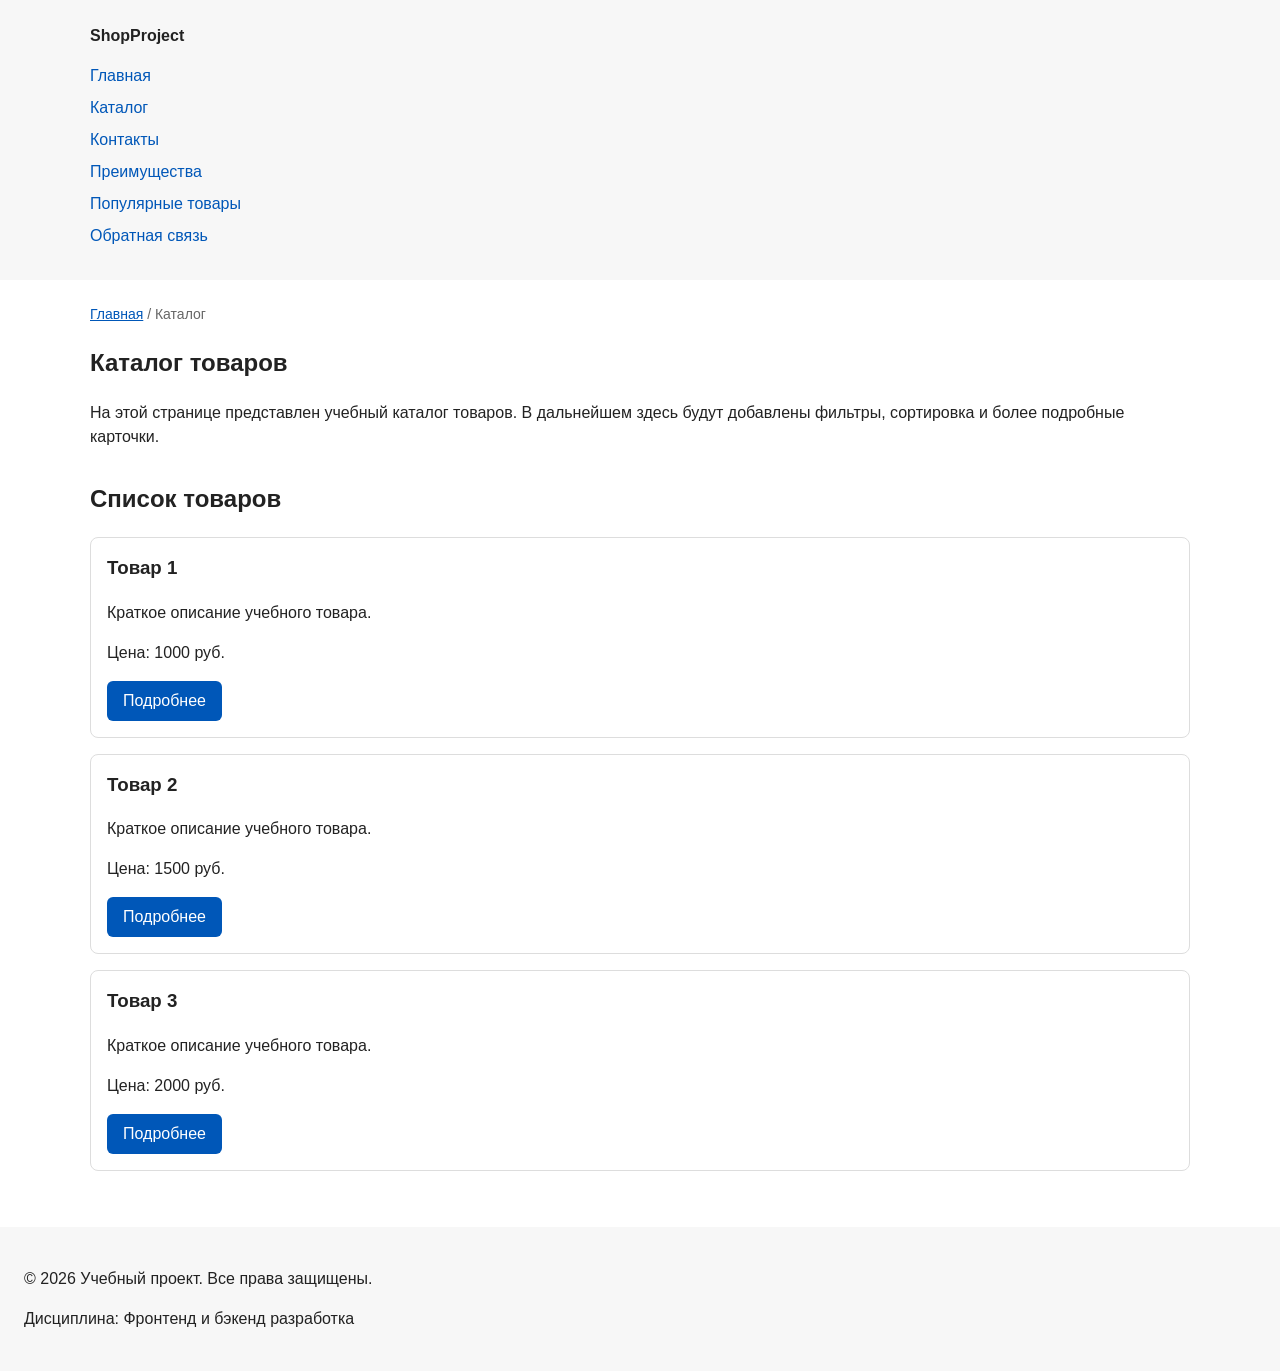
==== catalog.html @ 29675ad8 "feat: add multi-page structure navigation and anchors" ====
<!DOCTYPE html>
<html lang="ru">
<head>
  <meta charset="UTF-8">
  <meta name="viewport" content="width=device-width, initial-scale=1.0">
  <meta name="description" content="Каталог товаров учебного интернет-магазина.">
  <meta property="og:type" content="website">
  <meta property="og:title" content="Учебный интернет-магазин">
  <meta property="og:description" content="Учебный frontend-проект интернет-магазина.">
  <meta property="og:image" content="https://z1dus.github.io/kr1-html-css-shop/images/preview.jpg">
  <title>Каталог товаров — Учебный интернет-магазин</title>
  <link rel="stylesheet" href="css/style.css">
</head>
<body>
  <header>
    <div class="site-header">
      <a class="site-logo" href="index.html">ShopProject</a>

      <nav class="site-nav" aria-label="Основная навигация">
        <ul class="site-nav__list">
          <li><a href="index.html">Главная</a></li>
          <li><a href="catalog.html">Каталог</a></li>
          <li><a href="contacts.html">Контакты</a></li>
          <li><a href="index.html#advantages">Преимущества</a></li>
          <li><a href="index.html#popular">Популярные товары</a></li>
          <li><a href="index.html#contacts">Обратная связь</a></li>
        </ul>
      </nav>
    </div>
  </header>

  <main>
    <nav class="breadcrumbs" aria-label="Хлебные крошки">
      <a href="index.html">Главная</a>
      <span>Каталог</span>
    </nav>

    <section class="section">
      <h1>Каталог товаров</h1>
      <p>
        На этой странице представлен учебный каталог товаров.
        В дальнейшем здесь будут добавлены фильтры, сортировка и более
        подробные карточки.
      </p>
    </section>

    <section class="section">
      <h2>Список товаров</h2>

      <article class="product-card">
        <h3>Товар 1</h3>
        <p>Краткое описание учебного товара.</p>
        <p>Цена: 1000 руб.</p>
        <a class="button" href="index.html#popular">Подробнее</a>
      </article>

      <article class="product-card">
        <h3>Товар 2</h3>
        <p>Краткое описание учебного товара.</p>
        <p>Цена: 1500 руб.</p>
        <a class="button" href="index.html#popular">Подробнее</a>
      </article>

      <article class="product-card">
        <h3>Товар 3</h3>
        <p>Краткое описание учебного товара.</p>
        <p>Цена: 2000 руб.</p>
        <a class="button" href="index.html#popular">Подробнее</a>
      </article>
    </section>
  </main>

  <footer>
    <p>&copy; 2026 Учебный проект. Все права защищены.</p>
    <p>Дисциплина: Фронтенд и бэкенд разработка</p>
  </footer>
</body>
</html>
---- css/style.css ----
/* ===============================
   1. Переменные проекта
   =============================== */

:root {
  /* Основные цвета проекта */
  --color-bg: #ffffff;
  --color-text: #222222;
  --color-muted: #666666;
  --color-primary: #0057b8;
  --color-primary-dark: #003f86;
  --color-border: #dddddd;
  --color-surface: #f7f7f7;
  --color-surface-accent: #eef5ff;
  --color-danger: #b00020;
  --color-success: #168a2f;
  --color-success-bg: #eefaf0;
  --color-white: #ffffff;

  /* Отступы */
  --space-xs: 4px;
  --space-sm: 8px;
  --space-md: 16px;
  --space-lg: 24px;
  --space-xl: 32px;

  /* Скругления */
  --radius-sm: 6px;
  --radius-md: 8px;
  --radius-lg: 12px;

  /* Размеры */
  --container-width: 1100px;
}


/* ===============================
   2. Базовые стили
   =============================== */

* {
  box-sizing: border-box;
}

body {
  margin: 0;
  font-family: Arial, sans-serif;
  line-height: 1.5;
  color: var(--color-text);
  background-color: var(--color-bg);
}


header,
main,
footer {
  padding: var(--space-lg);
}

header {
  background-color: var(--color-surface);
}

footer {
  background-color: var(--color-surface);
}

/* ===============================
   3. Общие элементы интерфейса
   =============================== */

a {
  color: var(--color-primary);
}

a:hover {
  color: var(--color-primary-dark);
}

a:focus-visible {
  outline: 2px solid var(--color-primary);
  outline-offset: 3px;
}

/*
  Ограничиваем ширину содержимого шапки,
  чтобы оно не растягивалось слишком сильно на широких экранах.
*/
.site-header {
  max-width: 1100px;
  margin: 0 auto;
}

/*
  Оформляем текстовый логотип.
*/
.site-logo {
  font-weight: bold;
  text-decoration: none;
  color: #222222
}

/*
  Убираем стандартные отступы и маркеры списка навигации.
*/
.site-nav__list {
  padding: 0;
  margin: 16px 0 0;
  list-style: none;
}

/*
  Добавляем расстояние между пунктами меню.
*/
.site-nav__list li {
  margin-bottom: 8px;
}

/*
  Оформляем ссылки меню.
*/
.site-nav__list a {
  color: #0057b8;
  text-decoration: none;
}

/*
  При наведении мыши подчёркиваем ссылку.
  Подробно состояния интерфейса будут рассмотрены в практической работе 1.7.
*/
.site-nav__list a:hover {
  text-decoration: underline;
}

/*
  Hero-блок — первый крупный блок страницы.
  Он визуально отделяется от остальных разделов фоном и отступами.
*/
/* ===============================
   4. Компоненты страницы
   =============================== */

.hero {
  max-width: var(--container-width);
  margin: 0 auto var(--space-xl);
  padding: var(--space-xl) var(--space-lg);
  background-color: var(--color-surface-accent);
  border-radius: var(--radius-lg);
}

.section {
  max-width: var(--container-width);
  margin: 0 auto var(--space-xl);
}

.section h2 {
  margin-top: 0;
}


/*
  Общий класс для разделов страницы.
*/
.section {
  max-width: 1100px;
  margin: 0 auto 32px;
}

/*
  Убираем лишний верхний отступ у заголовков разделов.
*/
.section h2 {
  margin-top: 0;
}

.product-card {
  margin-bottom: var(--space-md);
  padding: var(--space-md);
  border: 1px solid var(--color-border);
  border-radius: var(--radius-md);
  background-color: var(--color-bg);
}

.product-card:hover {
  border-color: var(--color-primary);
}

.product-card h3 {
  margin-top: 0;
}


.button {
  display: inline-block;
  padding: var(--space-sm) var(--space-md);
  color: var(--color-white);
  background-color: var(--color-primary);
  text-decoration: none;
  border: none;
  border-radius: var(--radius-sm);
  cursor: pointer;
}

.button:hover {
  background-color: var(--color-primary-dark);
}

.button:focus-visible {
  outline: 2px solid var(--color-primary);
  outline-offset: 3px;
}

.button:disabled {
  opacity: 0.6;
  cursor: not-allowed;
}


/*
  Дополнительный информационный блок.
*/
.aside-info {
  max-width: var(--container-width);
  margin: 0 auto var(--space-xl);
  padding: var(--space-md);
  border-left: 4px solid var(--color-primary);
  background-color: var(--color-surface);
}


/* ===============================
   5. Форма и модальное окно
   =============================== */

.order-dialog {
  width: min(100% - 32px, 560px);
  padding: var(--space-lg);
  border: none;
  border-radius: var(--radius-lg);
}

.order-dialog::backdrop {
  background-color: rgba(0, 0, 0, 0.5);
}


/*
  Поле формы.
  Каждый блок получает нижний отступ.
*/
.form-field {
  margin-bottom: var(--space-md);
}

.form-field label {
  display: block;
  margin-bottom: var(--space-xs);
}


.form-field input,
.form-field select,
.form-field textarea {
  width: 100%;
  padding: 10px 12px;
  border: 1px solid var(--color-border);
  border-radius: var(--radius-sm);
  font: inherit;
}


.form-field input[type="checkbox"] {
  width: auto;
}

.form-field small {
  display: block;
  margin-top: var(--space-xs);
  color: var(--color-muted);
}

.form-field input:hover,
.form-field select:hover,
.form-field textarea:hover {
  border-color: var(--color-primary);
}

.form-field input:focus-visible,
.form-field select:focus-visible,
.form-field textarea:focus-visible,
.form-actions button:focus-visible {
  outline: 2px solid var(--color-primary);
  outline-offset: 3px;
}

[aria-invalid="true"] {
  border-color: var(--color-danger);
}


/*
  Подсветка ошибочных полей.
  Атрибут aria-invalid будет добавляться через JavaScript.
*/
[aria-invalid="true"] {
  border-color: #b00020;
}

/*
  Кнопки формы.
*/
.form-actions {
  display: flex;
  gap: 12px;
  margin-top: 20px;
}

/*
  Сообщение об успешной отправке.
*/
.success-message {
  max-width: var(--container-width);
  margin: var(--space-lg) auto;
  padding: var(--space-md);
  border-left: 4px solid var(--color-success);
  background-color: var(--color-success-bg);
}

.breadcrumbs {
  max-width: var(--container-width);
  margin: 0 auto var(--space-md);
  font-size: 14px;
  color: var(--color-muted);
}

.breadcrumbs a {
  color: var(--color-primary);
}

.breadcrumbs span::before {
  content: " / ";
  color: var(--color-muted);
}

html {
  scroll-behavior: smooth;
}

:target {
  outline: 2px dashed var(--color-primary);
  outline-offset: 4px;
}
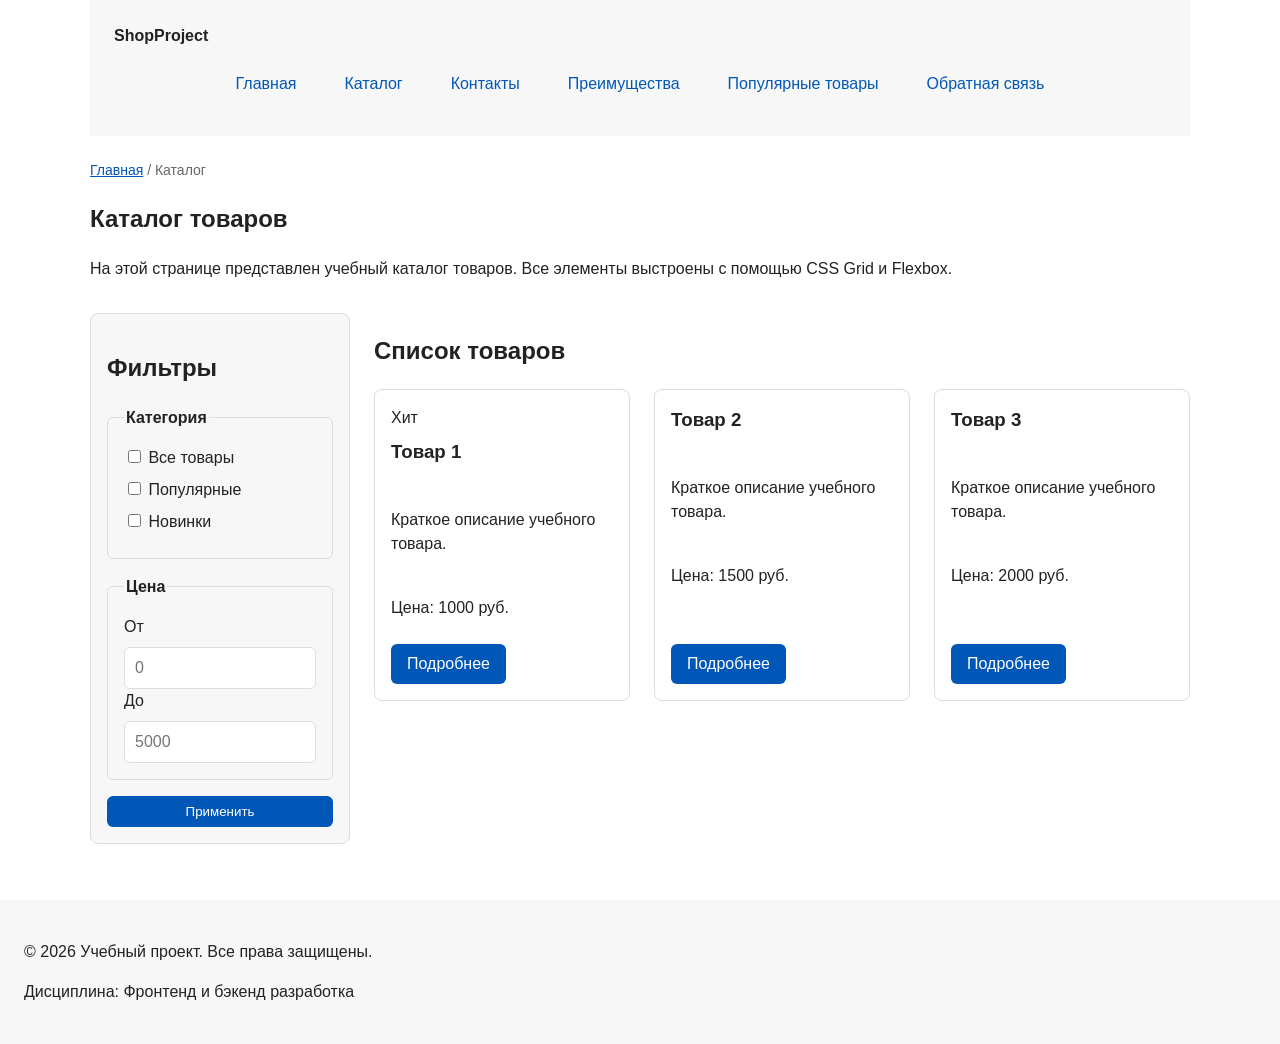
==== commit 48bb8ff2: "feat: add flex navigation and grid catalog layout" ====
--- a/catalog.html
+++ b/catalog.html
@@ -5,25 +5,25 @@
   <meta name="viewport" content="width=device-width, initial-scale=1.0">
   <meta name="description" content="Каталог товаров учебного интернет-магазина.">
   <meta property="og:type" content="website">
-  <meta property="og:title" content="Учебный интернет-магазин">
+  <meta property="og:title" content="Учебный internet-магазин">
   <meta property="og:description" content="Учебный frontend-проект интернет-магазина.">
   <meta property="og:image" content="https://z1dus.github.io/kr1-html-css-shop/images/preview.jpg">
   <title>Каталог товаров — Учебный интернет-магазин</title>
   <link rel="stylesheet" href="css/style.css">
 </head>
 <body>
-  <header>
-    <div class="site-header">
+  <header class="site-header">
+    <div class="site-header__inner">
       <a class="site-logo" href="index.html">ShopProject</a>
 
       <nav class="site-nav" aria-label="Основная навигация">
         <ul class="site-nav__list">
-          <li><a href="index.html">Главная</a></li>
-          <li><a href="catalog.html">Каталог</a></li>
-          <li><a href="contacts.html">Контакты</a></li>
-          <li><a href="index.html#advantages">Преимущества</a></li>
-          <li><a href="index.html#popular">Популярные товары</a></li>
-          <li><a href="index.html#contacts">Обратная связь</a></li>
+          <li class="site-nav__item"><a class="site-nav__link" href="index.html">Главная</a></li>
+          <li class="site-nav__item"><a class="site-nav__link site-nav__link--active" href="catalog.html">Каталог</a></li>
+          <li class="site-nav__item"><a class="site-nav__link" href="contacts.html">Контакты</a></li>
+          <li class="site-nav__item"><a class="site-nav__link" href="index.html#advantages">Преимущества</a></li>
+          <li class="site-nav__item"><a class="site-nav__link" href="index.html#popular">Популярные товары</a></li>
+          <li class="site-nav__item"><a class="site-nav__link" href="index.html#contacts">Обратная связь</a></li>
         </ul>
       </nav>
     </div>
@@ -31,46 +31,101 @@
 
   <main>
     <nav class="breadcrumbs" aria-label="Хлебные крошки">
-      <a href="index.html">Главная</a>
-      <span>Каталог</span>
+      <a class="breadcrumbs__link" href="index.html">Главная</a>
+      <span class="breadcrumbs__current">Каталог</span>
     </nav>
 
+    <!-- Секция заголовка -->
     <section class="section">
-      <h1>Каталог товаров</h1>
-      <p>
-        На этой странице представлен учебный каталог товаров.
-        В дальнейшем здесь будут добавлены фильтры, сортировка и более
-        подробные карточки.
+      <h1 class="section__title">Каталог товаров</h1>
+      <p class="section__text">
+        На этой странице представлен учебный каталог товаров. Все элементы выстроены с помощью CSS Grid и Flexbox.
       </p>
     </section>
 
-    <section class="section">
-      <h2>Список товаров</h2>
+    <!-- ОСНОВНАЯ СЕТКА КАТАЛОГА (Практика №6) -->
+    <section class="catalog-layout">
+      
+      <!-- Блок фильтров (Оформлен по БЭМ) -->
+      <aside class="catalog-layout__filters catalog-filters">
+        <h2 class="catalog-filters__title">Фильтры</h2>
 
-      <article class="product-card">
-        <h3>Товар 1</h3>
-        <p>Краткое описание учебного товара.</p>
-        <p>Цена: 1000 руб.</p>
-        <a class="button" href="index.html#popular">Подробнее</a>
-      </article>
+        <form class="catalog-filters__form filters-form" action="#" method="get">
+          <fieldset class="filters-form__fieldset">
+            <legend class="filters-form__legend">Категория</legend>
 
-      <article class="product-card">
-        <h3>Товар 2</h3>
-        <p>Краткое описание учебного товара.</p>
-        <p>Цена: 1500 руб.</p>
-        <a class="button" href="index.html#popular">Подробнее</a>
-      </article>
+            <label class="filters-form__checkbox-label">
+              <input class="filters-form__checkbox" type="checkbox" name="category" value="all">
+              Все товары
+            </label>
 
-      <article class="product-card">
-        <h3>Товар 3</h3>
-        <p>Краткое описание учебного товара.</p>
-        <p>Цена: 2000 руб.</p>
-        <a class="button" href="index.html#popular">Подробнее</a>
-      </article>
+            <label class="filters-form__checkbox-label">
+              <input class="filters-form__checkbox" type="checkbox" name="category" value="popular">
+              Популярные
+            </label>
+
+            <label class="filters-form__checkbox-label">
+              <input class="filters-form__checkbox" type="checkbox" name="category" value="new">
+              Новинки
+            </label>
+          </fieldset>
+
+          <fieldset class="filters-form__fieldset">
+            <legend class="filters-form__legend">Цена</legend>
+
+            <div class="filters-form__field">
+              <label class="filters-form__label" for="price-from">От</label>
+              <input class="filters-form__input" id="price-from" name="price-from" type="number" min="0" placeholder="0">
+            </div>
+
+            <div class="filters-form__field">
+              <label class="filters-form__label" for="price-to">До</label>
+              <input class="filters-form__input" id="price-to" name="price-to" type="number" min="0" placeholder="5000">
+            </div>
+          </fieldset>
+
+          <button class="button filters-form__button" type="submit">Применить</button>
+        </form>
+      </aside>
+
+      <!-- Блок с сеткой товаров -->
+      <section class="catalog-layout__products catalog-products">
+        <h2 class="catalog-products__title">Список товаров</h2>
+
+        <!-- СЕТКА ИЗ 3-Х КОЛОНОК (Практика №6) -->
+        <div class="products-grid">
+          
+          <!-- Товар 1 (С БЭМ-модификатором --hit для повышенного балла!) -->
+          <article class="product-card product-card--hit">
+            <span class="product-card__badge">Хит</span>
+            <h3 class="product-card__title">Товар 1</h3>
+            <p class="product-card__description">Краткое описание учебного товара.</p>
+            <p class="product-card__price">Цена: 1000 руб.</p>
+            <a class="button product-card__button" href="product.html">Подробнее</a>
+          </article>
+
+          <!-- Товар 2 -->
+          <article class="product-card">
+            <h3 class="product-card__title">Товар 2</h3>
+            <p class="product-card__description">Краткое описание учебного товара.</p>
+            <p class="product-card__price">Цена: 1500 руб.</p>
+            <a class="button product-card__button" href="product.html">Подробнее</a>
+          </article>
+
+          <!-- Товар 3 -->
+          <article class="product-card">
+            <h3 class="product-card__title">Товар 3</h3>
+            <p class="product-card__description">Краткое описание учебного товара.</p>
+            <p class="product-card__price">Цена: 2000 руб.</p>
+            <a class="button product-card__button" href="product.html">Подробнее</a>
+          </article>
+
+        </div>
+      </section>
     </section>
   </main>
 
-  <footer>
+  <footer class="site-footer">
     <p>&copy; 2026 Учебный проект. Все права защищены.</p>
     <p>Дисциплина: Фронтенд и бэкенд разработка</p>
   </footer>
--- a/css/style.css
+++ b/css/style.css
@@ -104,10 +104,16 @@
   Убираем стандартные отступы и маркеры списка навигации.
 */
 .site-nav__list {
+  display: flex;
+  flex-wrap: wrap;
+  justify-content: center;
+  align-items: center;
+  gap: var(--space-md);
   padding: 0;
-  margin: 16px 0 0;
+  margin: var(--space-md) 0 0;
   list-style: none;
 }
+
 
 /*
   Добавляем расстояние между пунктами меню.
@@ -120,17 +126,18 @@
   Оформляем ссылки меню.
 */
 .site-nav__list a {
-  color: #0057b8;
+  display: inline-block;
+  padding: var(--space-sm) var(--space-md);
+  color: var(--color-primary);
   text-decoration: none;
-}
-
-/*
-  При наведении мыши подчёркиваем ссылку.
-  Подробно состояния интерфейса будут рассмотрены в практической работе 1.7.
-*/
+  border-radius: var(--radius-sm);
+}
+
 .site-nav__list a:hover {
-  text-decoration: underline;
-}
+  color: var(--color-white);
+  background-color: var(--color-primary);
+}
+
 
 /*
   Hero-блок — первый крупный блок страницы.
@@ -174,12 +181,21 @@
 }
 
 .product-card {
-  margin-bottom: var(--space-md);
+  display: flex;
+  flex-direction: column;
+  gap: var(--space-sm);
+  margin-bottom: 0;
   padding: var(--space-md);
   border: 1px solid var(--color-border);
   border-radius: var(--radius-md);
   background-color: var(--color-bg);
 }
+
+.product-card .button {
+  margin-top: auto;
+  align-self: flex-start;
+}
+
 
 .product-card:hover {
   border-color: var(--color-primary);
@@ -351,14 +367,72 @@
   outline-offset: 4px;
 }
 
-
-
-
-
-
-
-
-
-
-
-
+.products-grid {
+  display: grid;
+  grid-template-columns: repeat(3, 1fr);
+  gap: var(--space-lg);
+}
+
+.catalog-layout {
+  max-width: var(--container-width);
+  margin: 0 auto var(--space-xl);
+  display: grid;
+  grid-template-columns: 260px 1fr;
+  grid-template-areas: "filters products";
+  gap: var(--space-lg);
+}
+
+.catalog-filters {
+  grid-area: filters;
+  padding: var(--space-md);
+  border: 1px solid var(--color-border);
+  border-radius: var(--radius-md);
+  background-color: var(--color-surface);
+}
+
+.catalog-products {
+  grid-area: products;
+}
+
+.filters-form {
+  display: grid;
+  gap: var(--space-md);
+}
+
+.filters-form fieldset {
+  margin: 0;
+  padding: var(--space-md);
+  border: 1px solid var(--color-border);
+  border-radius: var(--radius-sm);
+}
+
+.filters-form legend {
+  font-weight: 700;
+}
+
+.filters-form label {
+  display: block;
+  margin-bottom: var(--space-sm);
+}
+
+.filters-form input[type="number"] {
+  width: 100%;
+  padding: 8px 10px;
+  border: 1px solid var(--color-border);
+  border-radius: var(--radius-sm);
+  font: inherit;
+}
+
+
+
+
+
+
+
+
+
+
+
+
+
+
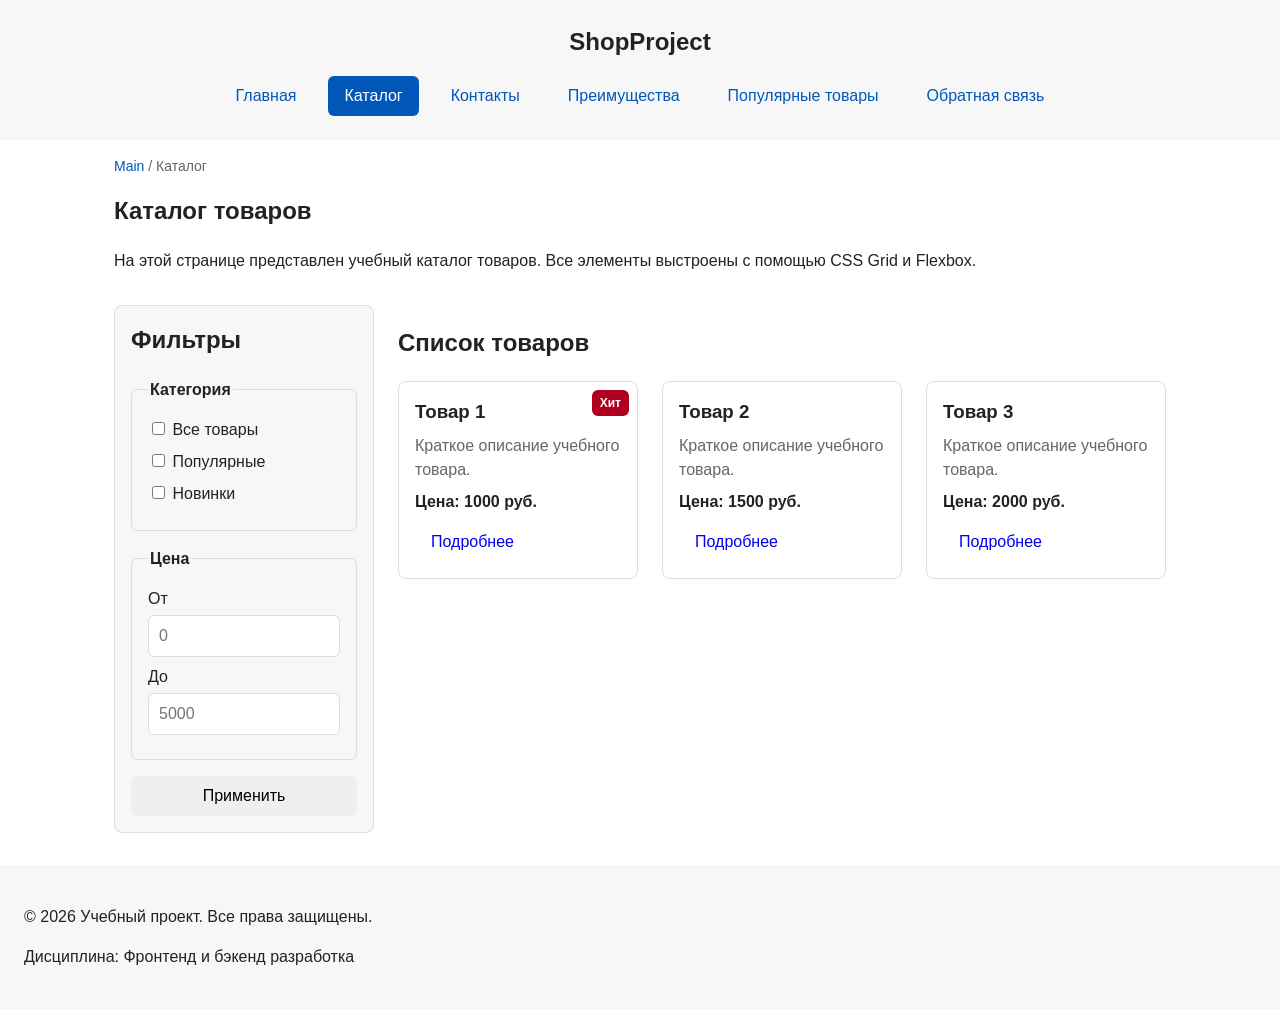
==== commit 99c39c1a: "refactor: apply BEM naming to CSS classes" ====
--- a/catalog.html
+++ b/catalog.html
@@ -14,8 +14,7 @@
 <body>
   <header class="site-header">
     <div class="site-header__inner">
-      <a class="site-logo" href="index.html">ShopProject</a>
-
+      <a class="site-header__logo" href="index.html">ShopProject</a>
       <nav class="site-nav" aria-label="Основная навигация">
         <ul class="site-nav__list">
           <li class="site-nav__item"><a class="site-nav__link" href="index.html">Главная</a></li>
@@ -31,11 +30,10 @@
 
   <main>
     <nav class="breadcrumbs" aria-label="Хлебные крошки">
-      <a class="breadcrumbs__link" href="index.html">Главная</a>
+      <a class="breadcrumbs__link" href="index.html">Main</a>
       <span class="breadcrumbs__current">Каталог</span>
     </nav>
 
-    <!-- Секция заголовка -->
     <section class="section">
       <h1 class="section__title">Каталог товаров</h1>
       <p class="section__text">
@@ -43,10 +41,8 @@
       </p>
     </section>
 
-    <!-- ОСНОВНАЯ СЕТКА КАТАЛОГА (Практика №6) -->
     <section class="catalog-layout">
       
-      <!-- Блок фильтров (Оформлен по БЭМ) -->
       <aside class="catalog-layout__filters catalog-filters">
         <h2 class="catalog-filters__title">Фильтры</h2>
 
@@ -88,14 +84,11 @@
         </form>
       </aside>
 
-      <!-- Блок с сеткой товаров -->
       <section class="catalog-layout__products catalog-products">
         <h2 class="catalog-products__title">Список товаров</h2>
 
-        <!-- СЕТКА ИЗ 3-Х КОЛОНОК (Практика №6) -->
         <div class="products-grid">
           
-          <!-- Товар 1 (С БЭМ-модификатором --hit для повышенного балла!) -->
           <article class="product-card product-card--hit">
             <span class="product-card__badge">Хит</span>
             <h3 class="product-card__title">Товар 1</h3>
@@ -104,7 +97,6 @@
             <a class="button product-card__button" href="product.html">Подробнее</a>
           </article>
 
-          <!-- Товар 2 -->
           <article class="product-card">
             <h3 class="product-card__title">Товар 2</h3>
             <p class="product-card__description">Краткое описание учебного товара.</p>
@@ -112,7 +104,6 @@
             <a class="button product-card__button" href="product.html">Подробнее</a>
           </article>
 
-          <!-- Товар 3 -->
           <article class="product-card">
             <h3 class="product-card__title">Товар 3</h3>
             <p class="product-card__description">Краткое описание учебного товара.</p>
--- a/css/style.css
+++ b/css/style.css
@@ -1,9 +1,4 @@
-/* ===============================
-   1. Переменные проекта
-   =============================== */
-
 :root {
-  /* Основные цвета проекта */
   --color-bg: #ffffff;
   --color-text: #222222;
   --color-muted: #666666;
@@ -17,26 +12,18 @@
   --color-success-bg: #eefaf0;
   --color-white: #ffffff;
 
-  /* Отступы */
   --space-xs: 4px;
   --space-sm: 8px;
   --space-md: 16px;
   --space-lg: 24px;
   --space-xl: 32px;
 
-  /* Скругления */
   --radius-sm: 6px;
   --radius-md: 8px;
   --radius-lg: 12px;
 
-  /* Размеры */
   --container-width: 1100px;
 }
-
-
-/* ===============================
-   2. Базовые стили
-   =============================== */
 
 * {
   box-sizing: border-box;
@@ -50,59 +37,39 @@
   background-color: var(--color-bg);
 }
 
-
-header,
-main,
-footer {
+html {
+  scroll-behavior: smooth;
+}
+
+:target {
+  outline: 2px dashed var(--color-primary);
+  outline-offset: 4px;
+}
+
+.site-header {
+  background-color: var(--color-surface);
   padding: var(--space-lg);
 }
 
-header {
-  background-color: var(--color-surface);
-}
-
-footer {
-  background-color: var(--color-surface);
-}
-
-/* ===============================
-   3. Общие элементы интерфейса
-   =============================== */
-
-a {
-  color: var(--color-primary);
-}
-
-a:hover {
-  color: var(--color-primary-dark);
-}
-
-a:focus-visible {
-  outline: 2px solid var(--color-primary);
-  outline-offset: 3px;
-}
-
-/*
-  Ограничиваем ширину содержимого шапки,
-  чтобы оно не растягивалось слишком сильно на широких экранах.
-*/
-.site-header {
-  max-width: 1100px;
+.site-header__inner {
+  max-width: var(--container-width);
   margin: 0 auto;
-}
-
-/*
-  Оформляем текстовый логотип.
-*/
-.site-logo {
+  display: flex;
+  flex-direction: column;
+  align-items: center;
+}
+
+.site-header__logo {
   font-weight: bold;
   text-decoration: none;
-  color: #222222
-}
-
-/*
-  Убираем стандартные отступы и маркеры списка навигации.
-*/
+  color: var(--color-text);
+  font-size: 24px;
+}
+
+.site-nav {
+  width: 100%;
+}
+
 .site-nav__list {
   display: flex;
   flex-wrap: wrap;
@@ -114,127 +81,209 @@
   list-style: none;
 }
 
-
-/*
-  Добавляем расстояние между пунктами меню.
-*/
-.site-nav__list li {
-  margin-bottom: 8px;
-}
-
-/*
-  Оформляем ссылки меню.
-*/
-.site-nav__list a {
+.site-nav__link {
   display: inline-block;
   padding: var(--space-sm) var(--space-md);
   color: var(--color-primary);
   text-decoration: none;
   border-radius: var(--radius-sm);
-}
-
-.site-nav__list a:hover {
+  transition: background-color 0.2s, color 0.2s;
+}
+
+.site-nav__link:hover {
   color: var(--color-white);
   background-color: var(--color-primary);
 }
 
-
-/*
-  Hero-блок — первый крупный блок страницы.
-  Он визуально отделяется от остальных разделов фоном и отступами.
-*/
-/* ===============================
-   4. Компоненты страницы
-   =============================== */
+.site-nav__link:focus-visible {
+  outline: 2px solid var(--color-primary);
+  outline-offset: 3px;
+}
+
+.site-nav__link--active {
+  color: var(--color-white);
+  background-color: var(--color-primary);
+}
 
 .hero {
   max-width: var(--container-width);
-  margin: 0 auto var(--space-xl);
+  margin: var(--space-xl) auto;
   padding: var(--space-xl) var(--space-lg);
   background-color: var(--color-surface-accent);
   border-radius: var(--radius-lg);
 }
 
+.hero__title {
+  margin-top: 0;
+}
+
 .section {
   max-width: var(--container-width);
   margin: 0 auto var(--space-xl);
-}
-
-.section h2 {
-  margin-top: 0;
-}
-
-
-/*
-  Общий класс для разделов страницы.
-*/
-.section {
-  max-width: 1100px;
-  margin: 0 auto 32px;
-}
-
-/*
-  Убираем лишний верхний отступ у заголовков разделов.
-*/
-.section h2 {
-  margin-top: 0;
+  padding: 0 var(--space-lg);
+}
+
+.section__title {
+  margin-top: 0;
+}
+
+.advantages-list {
+  padding-left: var(--space-lg);
+}
+
+.advantages-list__item {
+  margin-bottom: var(--space-sm);
+}
+
+.products-grid {
+  display: grid;
+  grid-template-columns: repeat(3, 1fr);
+  gap: var(--space-lg);
 }
 
 .product-card {
   display: flex;
   flex-direction: column;
   gap: var(--space-sm);
-  margin-bottom: 0;
   padding: var(--space-md);
   border: 1px solid var(--color-border);
   border-radius: var(--radius-md);
   background-color: var(--color-bg);
-}
-
-.product-card .button {
+  position: relative;
+  transition: border-color 0.2s;
+}
+
+.product-card:hover {
+  border-color: var(--color-primary);
+}
+
+.product-card--featured {
+  border-color: var(--color-primary);
+  box-shadow: 0 4px 12px rgba(0, 87, 184, 0.1);
+}
+
+.product-card__badge {
+  position: absolute;
+  top: var(--space-sm);
+  right: var(--space-sm);
+  background-color: var(--color-danger);
+  color: var(--color-white);
+  padding: var(--space-xs) var(--space-sm);
+  font-size: 12px;
+  font-weight: bold;
+  border-radius: var(--radius-sm);
+}
+
+.product-card__title {
+  margin-top: 0;
+  margin-bottom: 0;
+}
+
+.product-card__description {
+  margin: 0;
+  color: var(--color-muted);
+}
+
+.product-card__price {
+  margin: 0;
+  font-weight: bold;
+}
+
+.product-card__button {
   margin-top: auto;
   align-self: flex-start;
 }
 
-
-.product-card:hover {
-  border-color: var(--color-primary);
-}
-
-.product-card h3 {
-  margin-top: 0;
-}
-
-
-.button {
-  display: inline-block;
-  padding: var(--space-sm) var(--space-md);
-  color: var(--color-white);
-  background-color: var(--color-primary);
+.catalog-layout {
+  max-width: var(--container-width);
+  margin: 0 auto var(--space-xl);
+  padding: 0 var(--space-lg);
+  display: grid;
+  grid-template-columns: 260px 1fr;
+  grid-template-areas: "filters products";
+  gap: var(--space-lg);
+}
+
+.catalog-layout__filters {
+  grid-area: filters;
+}
+
+.catalog-layout__products {
+  grid-area: products;
+}
+
+.catalog-filters {
+  padding: var(--space-md);
+  border: 1px solid var(--color-border);
+  border-radius: var(--radius-md);
+  background-color: var(--color-surface);
+}
+
+.catalog-filters__title {
+  margin-top: 0;
+}
+
+.filters-form {
+  display: grid;
+  gap: var(--space-md);
+}
+
+.filters-form__fieldset {
+  margin: 0;
+  padding: var(--space-md);
+  border: 1px solid var(--color-border);
+  border-radius: var(--radius-sm);
+}
+
+.filters-form__legend {
+  font-weight: 700;
+}
+
+.filters-form__checkbox-label {
+  display: block;
+  margin-bottom: var(--space-sm);
+  cursor: pointer;
+}
+
+.filters-form__field {
+  margin-bottom: var(--space-sm);
+}
+
+.filters-form__label {
+  display: block;
+  margin-bottom: var(--space-xs);
+}
+
+.filters-form__input {
+  width: 100%;
+  padding: 8px 10px;
+  border: 1px solid var(--color-border);
+  border-radius: var(--radius-sm);
+  font: inherit;
+}
+
+.breadcrumbs {
+  max-width: var(--container-width);
+  margin: var(--space-md) auto;
+  padding: 0 var(--space-lg);
+  font-size: 14px;
+  color: var(--color-muted);
+}
+
+.breadcrumbs__link {
+  color: var(--color-primary);
   text-decoration: none;
-  border: none;
-  border-radius: var(--radius-sm);
-  cursor: pointer;
-}
-
-.button:hover {
-  background-color: var(--color-primary-dark);
-}
-
-.button:focus-visible {
-  outline: 2px solid var(--color-primary);
-  outline-offset: 3px;
-}
-
-.button:disabled {
-  opacity: 0.6;
-  cursor: not-allowed;
-}
-
-
-/*
-  Дополнительный информационный блок.
-*/
+}
+
+.breadcrumbs__link:hover {
+  text-decoration: underline;
+}
+
+.breadcrumbs__current::before {
+  content: " / ";
+  color: var(--color-muted);
+}
+
 .aside-info {
   max-width: var(--container-width);
   margin: 0 auto var(--space-xl);
@@ -243,10 +292,51 @@
   background-color: var(--color-surface);
 }
 
-
-/* ===============================
-   5. Форма и модальное окно
-   =============================== */
+.aside-info__title {
+  margin-top: 0;
+}
+
+.button {
+  display: inline-block;
+  padding: var(--space-sm) var(--space-md);
+  border: none;
+  border-radius: var(--radius-sm);
+  font: inherit;
+  text-decoration: none;
+  cursor: pointer;
+  transition: background-color 0.2s;
+}
+
+.button--primary {
+  color: var(--color-white);
+  background-color: var(--color-primary);
+}
+
+.button--primary:hover {
+  background-color: var(--color-primary-dark);
+}
+
+.button--secondary {
+  color: var(--color-primary);
+  background-color: transparent;
+  border: 1px solid var(--color-primary);
+}
+
+.button--secondary:hover {
+  color: var(--color-white);
+  background-color: var(--color-primary);
+}
+
+.button:focus-visible {
+  outline: 2px solid var(--color-primary);
+  outline-offset: 3px;
+}
+
+.button:disabled,
+.button--disabled {
+  opacity: 0.6;
+  cursor: not-allowed;
+}
 
 .order-dialog {
   width: min(100% - 32px, 560px);
@@ -259,24 +349,31 @@
   background-color: rgba(0, 0, 0, 0.5);
 }
 
-
-/*
-  Поле формы.
-  Каждый блок получает нижний отступ.
-*/
-.form-field {
+.order-dialog__title {
+  margin-top: 0;
+}
+
+.order-form__field {
   margin-bottom: var(--space-md);
 }
 
-.form-field label {
+.order-form__field--checkbox {
+  display: flex;
+  align-items: center;
+}
+
+.order-form__label {
   display: block;
   margin-bottom: var(--space-xs);
 }
 
-
-.form-field input,
-.form-field select,
-.form-field textarea {
+.order-form__checkbox-label {
+  cursor: pointer;
+}
+
+.order-form__input,
+.order-form__select,
+.order-form__textarea {
   width: 100%;
   padding: 10px 12px;
   border: 1px solid var(--color-border);
@@ -284,56 +381,36 @@
   font: inherit;
 }
 
-
-.form-field input[type="checkbox"] {
-  width: auto;
-}
-
-.form-field small {
+.order-form__input:hover,
+.order-form__select:hover,
+.order-form__textarea:hover {
+  border-color: var(--color-primary);
+}
+
+.order-form__input:focus-visible,
+.order-form__select:focus-visible,
+.order-form__textarea:focus-visible {
+  outline: 2px solid var(--color-primary);
+  outline-offset: 3px;
+}
+
+.order-form__help {
   display: block;
   margin-top: var(--space-xs);
   color: var(--color-muted);
-}
-
-.form-field input:hover,
-.form-field select:hover,
-.form-field textarea:hover {
-  border-color: var(--color-primary);
-}
-
-.form-field input:focus-visible,
-.form-field select:focus-visible,
-.form-field textarea:focus-visible,
-.form-actions button:focus-visible {
-  outline: 2px solid var(--color-primary);
-  outline-offset: 3px;
+  font-size: 12px;
+}
+
+.order-form__actions {
+  display: flex;
+  gap: var(--space-md);
+  margin-top: var(--space-lg);
 }
 
 [aria-invalid="true"] {
   border-color: var(--color-danger);
 }
 
-
-/*
-  Подсветка ошибочных полей.
-  Атрибут aria-invalid будет добавляться через JavaScript.
-*/
-[aria-invalid="true"] {
-  border-color: #b00020;
-}
-
-/*
-  Кнопки формы.
-*/
-.form-actions {
-  display: flex;
-  gap: 12px;
-  margin-top: 20px;
-}
-
-/*
-  Сообщение об успешной отправке.
-*/
 .success-message {
   max-width: var(--container-width);
   margin: var(--space-lg) auto;
@@ -342,97 +419,15 @@
   background-color: var(--color-success-bg);
 }
 
-.breadcrumbs {
-  max-width: var(--container-width);
-  margin: 0 auto var(--space-md);
-  font-size: 14px;
+.site-footer {
+  background-color: var(--color-surface);
+  padding: var(--space-lg);
+  margin-top: var(--space-xl);
+}
+
+.site-footer__inner {
+  max-width: var(--container-width);
+  margin: 0 auto;
+  text-align: center;
   color: var(--color-muted);
 }
-
-.breadcrumbs a {
-  color: var(--color-primary);
-}
-
-.breadcrumbs span::before {
-  content: " / ";
-  color: var(--color-muted);
-}
-
-html {
-  scroll-behavior: smooth;
-}
-
-:target {
-  outline: 2px dashed var(--color-primary);
-  outline-offset: 4px;
-}
-
-.products-grid {
-  display: grid;
-  grid-template-columns: repeat(3, 1fr);
-  gap: var(--space-lg);
-}
-
-.catalog-layout {
-  max-width: var(--container-width);
-  margin: 0 auto var(--space-xl);
-  display: grid;
-  grid-template-columns: 260px 1fr;
-  grid-template-areas: "filters products";
-  gap: var(--space-lg);
-}
-
-.catalog-filters {
-  grid-area: filters;
-  padding: var(--space-md);
-  border: 1px solid var(--color-border);
-  border-radius: var(--radius-md);
-  background-color: var(--color-surface);
-}
-
-.catalog-products {
-  grid-area: products;
-}
-
-.filters-form {
-  display: grid;
-  gap: var(--space-md);
-}
-
-.filters-form fieldset {
-  margin: 0;
-  padding: var(--space-md);
-  border: 1px solid var(--color-border);
-  border-radius: var(--radius-sm);
-}
-
-.filters-form legend {
-  font-weight: 700;
-}
-
-.filters-form label {
-  display: block;
-  margin-bottom: var(--space-sm);
-}
-
-.filters-form input[type="number"] {
-  width: 100%;
-  padding: 8px 10px;
-  border: 1px solid var(--color-border);
-  border-radius: var(--radius-sm);
-  font: inherit;
-}
-
-
-
-
-
-
-
-
-
-
-
-
-
-
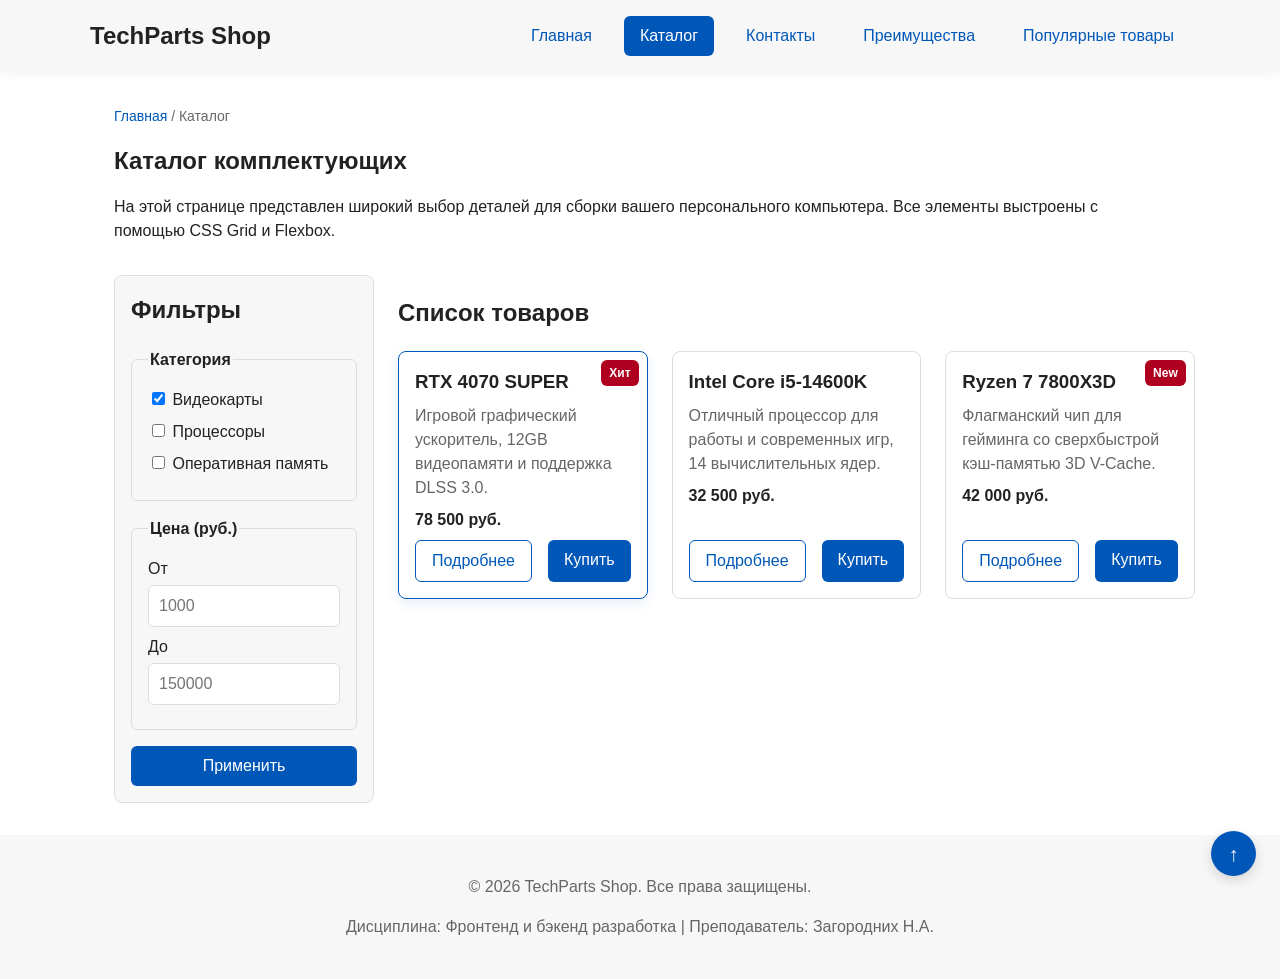
==== commit d6aa01b7: "kr1" ====
--- a/catalog.html
+++ b/catalog.html
@@ -3,18 +3,18 @@
 <head>
   <meta charset="UTF-8">
   <meta name="viewport" content="width=device-width, initial-scale=1.0">
-  <meta name="description" content="Каталог товаров учебного интернет-магазина.">
+  <meta name="description" content="Каталог процессоров, видеокарт и оперативной памяти в магазине TechParts.">
   <meta property="og:type" content="website">
-  <meta property="og:title" content="Учебный internet-магазин">
-  <meta property="og:description" content="Учебный frontend-проект интернет-магазина.">
+  <meta property="og:title" content="Каталог комплектующих — TechParts Shop">
+  <meta property="og:description" content="Учебный frontend-проект интернет-магазина компьютерных деталей.">
   <meta property="og:image" content="https://z1dus.github.io/kr1-html-css-shop/images/preview.jpg">
-  <title>Каталог товаров — Учебный интернет-магазин</title>
+  <title>Каталог товаров — TechParts Shop</title>
   <link rel="stylesheet" href="css/style.css">
 </head>
 <body>
   <header class="site-header">
     <div class="site-header__inner">
-      <a class="site-header__logo" href="index.html">ShopProject</a>
+      <a class="site-header__logo" href="index.html">TechParts Shop</a>
       <nav class="site-nav" aria-label="Основная навигация">
         <ul class="site-nav__list">
           <li class="site-nav__item"><a class="site-nav__link" href="index.html">Главная</a></li>
@@ -22,7 +22,6 @@
           <li class="site-nav__item"><a class="site-nav__link" href="contacts.html">Контакты</a></li>
           <li class="site-nav__item"><a class="site-nav__link" href="index.html#advantages">Преимущества</a></li>
           <li class="site-nav__item"><a class="site-nav__link" href="index.html#popular">Популярные товары</a></li>
-          <li class="site-nav__item"><a class="site-nav__link" href="index.html#contacts">Обратная связь</a></li>
         </ul>
       </nav>
     </div>
@@ -30,14 +29,14 @@
 
   <main>
     <nav class="breadcrumbs" aria-label="Хлебные крошки">
-      <a class="breadcrumbs__link" href="index.html">Main</a>
+      <a class="breadcrumbs__link" href="index.html">Главная</a>
       <span class="breadcrumbs__current">Каталог</span>
     </nav>
 
     <section class="section">
-      <h1 class="section__title">Каталог товаров</h1>
+      <h1 class="section__title">Каталог комплектующих</h1>
       <p class="section__text">
-        На этой странице представлен учебный каталог товаров. Все элементы выстроены с помощью CSS Grid и Flexbox.
+        На этой странице представлен широкий выбор деталей для сборки вашего персонального компьютера. Все элементы выстроены с помощью CSS Grid и Flexbox.
       </p>
     </section>
 
@@ -51,36 +50,37 @@
             <legend class="filters-form__legend">Категория</legend>
 
             <label class="filters-form__checkbox-label">
-              <input class="filters-form__checkbox" type="checkbox" name="category" value="all">
-              Все товары
+              <input class="filters-form__checkbox" type="checkbox" name="category" value="gpu" checked>
+              Видеокарты
             </label>
 
             <label class="filters-form__checkbox-label">
-              <input class="filters-form__checkbox" type="checkbox" name="category" value="popular">
-              Популярные
+              <input class="filters-form__checkbox" type="checkbox" name="category" value="cpu">
+              Процессоры
             </label>
 
             <label class="filters-form__checkbox-label">
-              <input class="filters-form__checkbox" type="checkbox" name="category" value="new">
-              Новинки
+              <input class="filters-form__checkbox" type="checkbox" name="category" value="ram">
+              Оперативная память
             </label>
           </fieldset>
 
           <fieldset class="filters-form__fieldset">
-            <legend class="filters-form__legend">Цена</legend>
+            <legend class="filters-form__legend">Цена (руб.)</legend>
 
             <div class="filters-form__field">
               <label class="filters-form__label" for="price-from">От</label>
-              <input class="filters-form__input" id="price-from" name="price-from" type="number" min="0" placeholder="0">
+              <input class="filters-form__input" id="price-from" name="price-from" type="number" min="0" placeholder="1000">
             </div>
 
             <div class="filters-form__field">
               <label class="filters-form__label" for="price-to">До</label>
-              <input class="filters-form__input" id="price-to" name="price-to" type="number" min="0" placeholder="5000">
+              <input class="filters-form__input" id="price-to" name="price-to" type="number" min="0" placeholder="150000">
             </div>
           </fieldset>
 
-          <button class="button filters-form__button" type="submit">Применить</button>
+          <!-- Изменено на type="button", чтобы не перезагружать страницу -->
+          <button class="button button--primary filters-form__button" type="button">Применить</button>
         </form>
       </aside>
 
@@ -89,26 +89,39 @@
 
         <div class="products-grid">
           
-          <article class="product-card product-card--hit">
+          <!-- Карточка 1 -->
+          <article class="product-card product-card--featured">
             <span class="product-card__badge">Хит</span>
-            <h3 class="product-card__title">Товар 1</h3>
-            <p class="product-card__description">Краткое описание учебного товара.</p>
-            <p class="product-card__price">Цена: 1000 руб.</p>
-            <a class="button product-card__button" href="product.html">Подробнее</a>
+            <h3 class="product-card__title">RTX 4070 SUPER</h3>
+            <p class="product-card__description">Игровой графический ускоритель, 12GB видеопамяти и поддержка DLSS 3.0.</p>
+            <p class="product-card__price">78 500 руб.</p>
+            <div class="order-form__actions" style="margin-top: auto;">
+              <a class="button button--secondary" href="product.html">Подробнее</a>
+              <a class="button button--primary" href="order.html">Купить</a>
+            </div>
           </article>
 
+          <!-- Карточка 2 -->
           <article class="product-card">
-            <h3 class="product-card__title">Товар 2</h3>
-            <p class="product-card__description">Краткое описание учебного товара.</p>
-            <p class="product-card__price">Цена: 1500 руб.</p>
-            <a class="button product-card__button" href="product.html">Подробнее</a>
+            <h3 class="product-card__title">Intel Core i5-14600K</h3>
+            <p class="product-card__description">Отличный процессор для работы и современных игр, 14 вычислительных ядер.</p>
+            <p class="product-card__price">32 500 руб.</p>
+            <div class="order-form__actions" style="margin-top: auto;">
+              <a class="button button--secondary" href="product.html">Подробнее</a>
+              <a class="button button--primary" href="order.html">Купить</a>
+            </div>
           </article>
 
+          <!-- Карточка 3 -->
           <article class="product-card">
-            <h3 class="product-card__title">Товар 3</h3>
-            <p class="product-card__description">Краткое описание учебного товара.</p>
-            <p class="product-card__price">Цена: 2000 руб.</p>
-            <a class="button product-card__button" href="product.html">Подробнее</a>
+            <span class="product-card__badge product-card__badge--new">New</span>
+            <h3 class="product-card__title">Ryzen 7 7800X3D</h3>
+            <p class="product-card__description">Флагманский чип для гейминга со сверхбыстрой кэш-памятью 3D V-Cache.</p>
+            <p class="product-card__price">42 000 руб.</p>
+            <div class="order-form__actions" style="margin-top: auto;">
+              <a class="button button--secondary" href="product.html">Подробнее</a>
+              <a class="button button--primary" href="order.html">Купить</a>
+            </div>
           </article>
 
         </div>
@@ -117,8 +130,13 @@
   </main>
 
   <footer class="site-footer">
-    <p>&copy; 2026 Учебный проект. Все права защищены.</p>
-    <p>Дисциплина: Фронтенд и бэкенд разработка</p>
+    <div class="site-footer__inner">
+      <p>&copy; 2026 TechParts Shop. Все права защищены.</p>
+      <p>Дисциплина: Фронтенд и бэкенд разработка | Преподаватель: Загородних Н.А.</p>
+    </div>
   </footer>
 </body>
+<!-- Кнопка возврата наверх -->
+<a class="scroll-top-btn" href="#" aria-label="Вернуться наверх страницы">↑</a>
+
 </html>
--- a/css/style.css
+++ b/css/style.css
@@ -35,6 +35,7 @@
   line-height: 1.5;
   color: var(--color-text);
   background-color: var(--color-bg);
+  padding-top: 90px; /* Отступ сверху под фиксированную шапку */
 }
 
 html {
@@ -46,16 +47,26 @@
   outline-offset: 4px;
 }
 
+/* ==========================================
+   Шапка и Навигация (Позиционирование fixed)
+   ========================================== */
 .site-header {
   background-color: var(--color-surface);
-  padding: var(--space-lg);
+  padding: var(--space-md) var(--space-lg);
+  position: fixed; /* Требование КР: фиксированное позиционирование */
+  top: 0;
+  left: 0;
+  width: 100%;
+  z-index: 100;
+  box-shadow: 0 2px 10px rgba(0, 0, 0, 0.05);
 }
 
 .site-header__inner {
   max-width: var(--container-width);
   margin: 0 auto;
   display: flex;
-  flex-direction: column;
+  flex-direction: row; /* Выстраиваем логотип и меню в строку */
+  justify-content: space-between;
   align-items: center;
 }
 
@@ -67,7 +78,7 @@
 }
 
 .site-nav {
-  width: 100%;
+  width: auto;
 }
 
 .site-nav__list {
@@ -77,7 +88,7 @@
   align-items: center;
   gap: var(--space-md);
   padding: 0;
-  margin: var(--space-md) 0 0;
+  margin: 0;
   list-style: none;
 }
 
@@ -105,6 +116,9 @@
   background-color: var(--color-primary);
 }
 
+/* ==========================================
+   Компоненты главной страницы и карточек
+   ========================================== */
 .hero {
   max-width: var(--container-width);
   margin: var(--space-xl) auto;
@@ -125,6 +139,7 @@
 
 .section__title {
   margin-top: 0;
+  margin-bottom: var(--space-md);
 }
 
 .advantages-list {
@@ -149,12 +164,13 @@
   border: 1px solid var(--color-border);
   border-radius: var(--radius-md);
   background-color: var(--color-bg);
-  position: relative;
-  transition: border-color 0.2s;
+  position: relative; /* relative для абсолютных бейджей */
+  transition: border-color 0.2s, transform 0.2s;
 }
 
 .product-card:hover {
   border-color: var(--color-primary);
+  transform: translateY(-3px); /* Повышенный уровень: микро-анимация */
 }
 
 .product-card--featured {
@@ -172,6 +188,7 @@
   font-size: 12px;
   font-weight: bold;
   border-radius: var(--radius-sm);
+  z-index: 5;
 }
 
 .product-card__title {
@@ -194,6 +211,9 @@
   align-self: flex-start;
 }
 
+/* ==========================================
+   Макет каталога (Позиционирование sticky)
+   ========================================== */
 .catalog-layout {
   max-width: var(--container-width);
   margin: 0 auto var(--space-xl);
@@ -217,6 +237,8 @@
   border: 1px solid var(--color-border);
   border-radius: var(--radius-md);
   background-color: var(--color-surface);
+  position: sticky; /* Требование КР: липкий блок фильтра при скролле */
+  top: 110px;
 }
 
 .catalog-filters__title {
@@ -262,6 +284,75 @@
   font: inherit;
 }
 
+/* ==========================================
+   Страница одного товара (product.html)
+   ========================================== */
+.product-details {
+  display: grid;
+  grid-template-columns: 1fr 1fr;
+  gap: var(--space-xl);
+  margin-bottom: var(--space-xl);
+}
+
+.product-details__image-box {
+  background-color: var(--color-surface);
+  border: 1px solid var(--color-border);
+  border-radius: var(--radius-lg);
+  display: flex;
+  align-items: center;
+  justify-content: center;
+  min-height: 300px;
+  font-weight: bold;
+  color: var(--color-muted);
+}
+
+.product-details__info {
+  display: flex;
+  flex-direction: column;
+  gap: var(--space-md);
+}
+
+.product-details__price {
+  font-size: 26px;
+  font-weight: bold;
+  color: var(--color-primary);
+}
+
+/* ДОБАВЛЕНО: Стилизация таблицы характеристик КР №1 */
+.specs-table {
+  width: 100%;
+  border-collapse: collapse;
+  margin: var(--space-md) 0 var(--space-xl);
+  background-color: var(--color-bg);
+}
+
+.specs-table__caption {
+  font-weight: bold;
+  font-size: 18px;
+  text-align: left;
+  margin-bottom: var(--space-sm);
+  color: var(--color-text);
+}
+
+.specs-table th,
+.specs-table td {
+  padding: var(--space-md);
+  border: 1px solid var(--color-border);
+  text-align: left;
+}
+
+.specs-table th {
+  background-color: var(--color-surface);
+  font-weight: bold;
+}
+
+.specs-table tbody tr:nth-child(even) {
+  background-color: var(--color-surface);
+}
+
+/* ==========================================
+   Хлебные крошки и общие элементы
+   ========================================== */
 .breadcrumbs {
   max-width: var(--container-width);
   margin: var(--space-md) auto;
@@ -338,6 +429,18 @@
   cursor: not-allowed;
 }
 
+/* ДОБАВЛЕНО: Фиксированная кнопка «Наверх» (Повышенный уровень) */
+.scroll-top-btn {
+  position: fixed;
+  bottom: var(--space-lg);
+  right: var(--space-lg);
+  z-index: 95;
+  box-shadow: 0 4px 12px rgba(0, 0, 0, 0.15);
+}
+
+/* ==========================================
+   Формы и Контейнеры на страницах
+   ========================================== */
 .order-dialog {
   width: min(100% - 32px, 560px);
   padding: var(--space-lg);
@@ -353,6 +456,16 @@
   margin-top: 0;
 }
 
+/* ДОБАВЛЕНО: Контейнер для размещения форм прямо в контенте страниц КР */
+.form-container {
+  max-width: 600px;
+  margin: 0 auto;
+  padding: var(--space-xl);
+  border: 1px solid var(--color-border);
+  border-radius: var(--radius-lg);
+  background-color: var(--color-surface);
+}
+
 .order-form__field {
   margin-bottom: var(--space-md);
 }
@@ -365,6 +478,7 @@
 .order-form__label {
   display: block;
   margin-bottom: var(--space-xs);
+  font-weight: 600;
 }
 
 .order-form__checkbox-label {
@@ -376,58 +490,90 @@
 .order-form__textarea {
   width: 100%;
   padding: 10px 12px;
-  border: 1px solid var(--color-border);
-  border-radius: var(--radius-sm);
-  font: inherit;
-}
-
+border: 1px solid var(--color-border);
+border-radius: var(--radius-sm);
+font: inherit;
+background-color: var(--color-white);
+}
 .order-form__input:hover,
 .order-form__select:hover,
 .order-form__textarea:hover {
-  border-color: var(--color-primary);
-}
-
+border-color: var(--color-primary);
+}
 .order-form__input:focus-visible,
 .order-form__select:focus-visible,
 .order-form__textarea:focus-visible {
+outline: 2px solid var(--color-primary);
+outline-offset: 3px;
+}
+.order-form__help {
+display: block;
+margin-top: var(--space-xs);
+color: var(--color-muted);
+font-size: 12px;
+}
+.order-form__actions {
+display: flex;
+gap: var(--space-md);
+margin-top: var(--space-lg);
+}
+[aria-invalid="true"] {
+border-color: var(--color-danger);
+background-color: #fffafb;
+}
+.success-message {
+max-width: var(--container-width);
+margin: var(--space-lg) auto;
+padding: var(--space-md);
+border-left: 4px solid var(--color-success);
+background-color: var(--color-success-bg);
+}
+/* ==========================================
+Подвал
+========================================= */
+.site-footer {
+background-color: var(--color-surface);
+padding: var(--space-lg);
+margin-top: var(--space-xl);
+}
+.site-footer__inner {
+max-width: var(--container-width);
+margin: 0 auto;
+text-align: center;
+color: var(--color-muted);
+}
+
+.scroll-top-btn {
+  position: fixed;
+  bottom: var(--space-lg);
+  right: var(--space-lg);
+  z-index: 200; /* Чтобы стрелка всегда была поверх всех элементов и картинок */
+  background-color: var(--color-primary);
+  color: var(--color-white);
+  width: 45px;
+  height: 45px;
+  border-radius: 50%;
+  display: flex;
+  align-items: center;
+  justify-content: center;
+  text-decoration: none;
+  font-weight: bold;
+  font-size: 20px;
+  box-shadow: 0 4px 12px rgba(0, 0, 0, 0.15);
+  transition: background-color 0.2s, transform 0.2s;
+}
+
+.scroll-top-btn:hover {
+  background-color: var(--color-primary-dark);
+  color: var(--color-white);
+  transform: translateY(-3px); /* Легкий интерактивный эффект при наведении */
+}
+
+.scroll-top-btn:active {
+  transform: translateY(-1px);
+}
+
+.scroll-top-btn:focus-visible {
   outline: 2px solid var(--color-primary);
   outline-offset: 3px;
-}
-
-.order-form__help {
-  display: block;
-  margin-top: var(--space-xs);
-  color: var(--color-muted);
-  font-size: 12px;
-}
-
-.order-form__actions {
-  display: flex;
-  gap: var(--space-md);
-  margin-top: var(--space-lg);
-}
-
-[aria-invalid="true"] {
-  border-color: var(--color-danger);
-}
-
-.success-message {
-  max-width: var(--container-width);
-  margin: var(--space-lg) auto;
-  padding: var(--space-md);
-  border-left: 4px solid var(--color-success);
-  background-color: var(--color-success-bg);
-}
-
-.site-footer {
-  background-color: var(--color-surface);
-  padding: var(--space-lg);
-  margin-top: var(--space-xl);
-}
-
-.site-footer__inner {
-  max-width: var(--container-width);
-  margin: 0 auto;
-  text-align: center;
-  color: var(--color-muted);
-}
+}
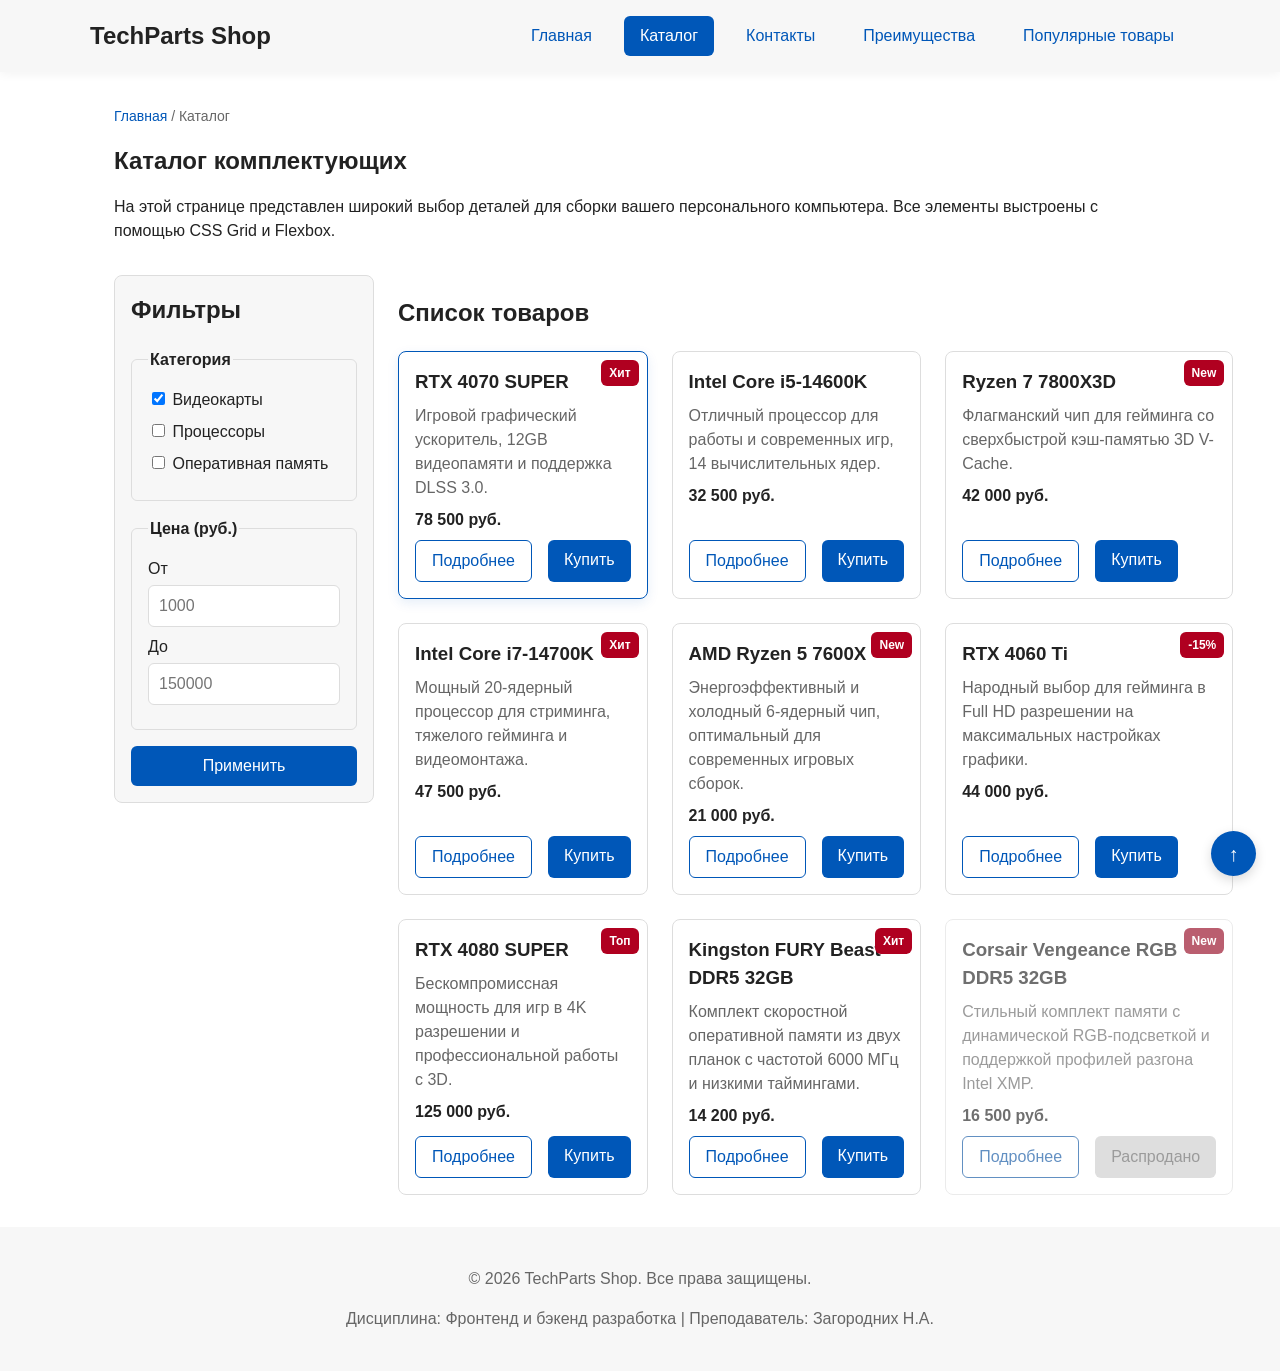
==== commit 081b9ffa: "kr2" ====
--- a/catalog.html
+++ b/catalog.html
@@ -124,6 +124,77 @@
             </div>
           </article>
 
+                    <!-- Карточка 4 (Процессор) -->
+          <article class="product-card">
+            <span class="product-card__badge product-card__badge--hit">Хит</span>
+            <h3 class="product-card__title">Intel Core i7-14700K</h3>
+            <p class="product-card__description">Мощный 20-ядерный процессор для стриминга, тяжелого гейминга и видеомонтажа.</p>
+            <p class="product-card__price">47 500 руб.</p>
+            <div class="order-form__actions" style="margin-top: auto;">
+              <a class="button button--secondary" href="product.html">Подробнее</a>
+              <a class="button button--primary" href="order.html">Купить</a>
+            </div>
+          </article>
+
+          <!-- Карточка 5 (Процессор) -->
+          <article class="product-card">
+            <span class="product-card__badge product-card__badge--new">New</span>
+            <h3 class="product-card__title">AMD Ryzen 5 7600X</h3>
+            <p class="product-card__description">Энергоэффективный и холодный 6-ядерный чип, оптимальный для современных игровых сборок.</p>
+            <p class="product-card__price">21 000 руб.</p>
+            <div class="order-form__actions" style="margin-top: auto;">
+              <a class="button button--secondary" href="product.html">Подробнее</a>
+              <a class="button button--primary" href="order.html">Купить</a>
+            </div>
+          </article>
+
+          <!-- Карточка 6 (ГПУ / Видеокарта) -->
+          <article class="product-card">
+            <span class="product-card__badge product-card__badge--discount">-15%</span>
+            <h3 class="product-card__title">RTX 4060 Ti</h3>
+            <p class="product-card__description">Народный выбор для гейминга в Full HD разрешении на максимальных настройках графики.</p>
+            <p class="product-card__price">44 000 руб.</p>
+            <div class="order-form__actions" style="margin-top: auto;">
+              <a class="button button--secondary" href="product.html">Подробнее</a>
+              <a class="button button--primary" href="order.html">Купить</a>
+            </div>
+          </article>
+
+          <!-- Карточка 7 (ГПУ / Видеокарта) -->
+          <article class="product-card">
+            <span class="product-card__badge product-card__badge--hit">Топ</span>
+            <h3 class="product-card__title">RTX 4080 SUPER</h3>
+            <p class="product-card__description">Бескомпромиссная мощность для игр в 4K разрешении и профессиональной работы с 3D.</p>
+            <p class="product-card__price">125 000 руб.</p>
+            <div class="order-form__actions" style="margin-top: auto;">
+              <a class="button button--secondary" href="product.html">Подробнее</a>
+              <a class="button button--primary" href="order.html">Купить</a>
+            </div>
+          </article>
+
+          <!-- Карточка 8 (Оперативная память) -->
+          <article class="product-card">
+            <span class="product-card__badge product-card__badge--hit">Хит</span>
+            <h3 class="product-card__title">Kingston FURY Beast DDR5 32GB</h3>
+            <p class="product-card__description">Комплект скоростной оперативной памяти из двух планок с частотой 6000 МГц и низкими таймингами.</p>
+            <p class="product-card__price">14 200 руб.</p>
+            <div class="order-form__actions" style="margin-top: auto;">
+              <a class="button button--secondary" href="product.html">Подробнее</a>
+              <a class="button button--primary" href="order.html">Купить</a>
+            </div>
+          </article>
+
+          <!-- Карточка 9 (Оперативная память) -->
+          <article class="product-card product-card--disabled">
+            <span class="product-card__badge product-card__badge--new">New</span>
+            <h3 class="product-card__title">Corsair Vengeance RGB DDR5 32GB</h3>
+            <p class="product-card__description">Стильный комплект памяти с динамической RGB-подсветкой и поддержкой профилей разгона Intel XMP.</p>
+            <p class="product-card__price">16 500 руб.</p>
+            <div class="order-form__actions" style="margin-top: auto;">
+              <a class="button button--secondary" href="product.html">Подробнее</a>
+              <button class="button button--primary button--disabled" disabled>Распродано</button>
+            </div>
+          </article>
         </div>
       </section>
     </section>
--- a/css/style.css
+++ b/css/style.css
@@ -211,6 +211,18 @@
   align-self: flex-start;
 }
 
+.product-card--disabled {
+  opacity: 0.65; /* Карточка слегка блекнет */
+  filter: grayscale(20%); /* Цвета становятся чуть спокойнее */
+  border-color: #e0e0e0;
+  transition: all 0.3s ease;
+}
+
+.product-card--disabled:hover {
+  transform: none !important;
+  box-shadow: none !important;
+}
+
 /* ==========================================
    Макет каталога (Позиционирование sticky)
    ========================================== */
@@ -237,8 +249,9 @@
   border: 1px solid var(--color-border);
   border-radius: var(--radius-md);
   background-color: var(--color-surface);
-  position: sticky; /* Требование КР: липкий блок фильтра при скролле */
-  top: 110px;
+  position: sticky;
+  top: 20px;
+  align-self: start;
 }
 
 .catalog-filters__title {
@@ -283,6 +296,7 @@
   border-radius: var(--radius-sm);
   font: inherit;
 }
+
 
 /* ==========================================
    Страница одного товара (product.html)
@@ -423,12 +437,15 @@
   outline-offset: 3px;
 }
 
-.button:disabled,
-.button--disabled {
-  opacity: 0.6;
+.button--disabled,
+.button:disabled {
+  background-color: #cccccc !important;
+  border-color: #cccccc !important;
+  color: #666666 !important;
   cursor: not-allowed;
-}
-
+  box-shadow: none !important;
+  transform: none !important;
+}
 /* ДОБАВЛЕНО: Фиксированная кнопка «Наверх» (Повышенный уровень) */
 .scroll-top-btn {
   position: fixed;
@@ -576,4 +593,30 @@
 .scroll-top-btn:focus-visible {
   outline: 2px solid var(--color-primary);
   outline-offset: 3px;
-}+}
+
+/* 1. Ограничиваем максимальную ширину всей карточки товара на странице */
+.product-details {
+  display: grid;
+  grid-template-columns: repeat(2, 1fr); /* Делим на 2 равные колонки: слева фото, справа текст */
+  gap: var(--space-xl);
+  max-width: 900px; /* Задаем предел: карточка не расползется шире 900px */
+  margin: var(--space-lg) auto; /* Центрируем всю карточку на странице */
+}
+
+/* 2. Задаем жесткие рамки для контейнера картинки */
+.product-details__image-box {
+  max-width: 450px; /* Картинка с оберткой не будет шире 450px */
+  width: 100%;
+  height: auto;
+  border-radius: var(--radius-md);
+  overflow: hidden; /* Чтобы картинка не вылезала за скругленные углы */
+}
+
+/* 3. Заставляем саму картинку идеально заполнить этот контейнер */
+.product-details__image-box img {
+  display: block;
+  width: 100%; /* Картинка займет ровно 100% от ширины контейнера (450px) */
+  height: 100%;
+  object-fit: cover; /* Картинка аккуратно впишется без искажения пропорций */
+}
